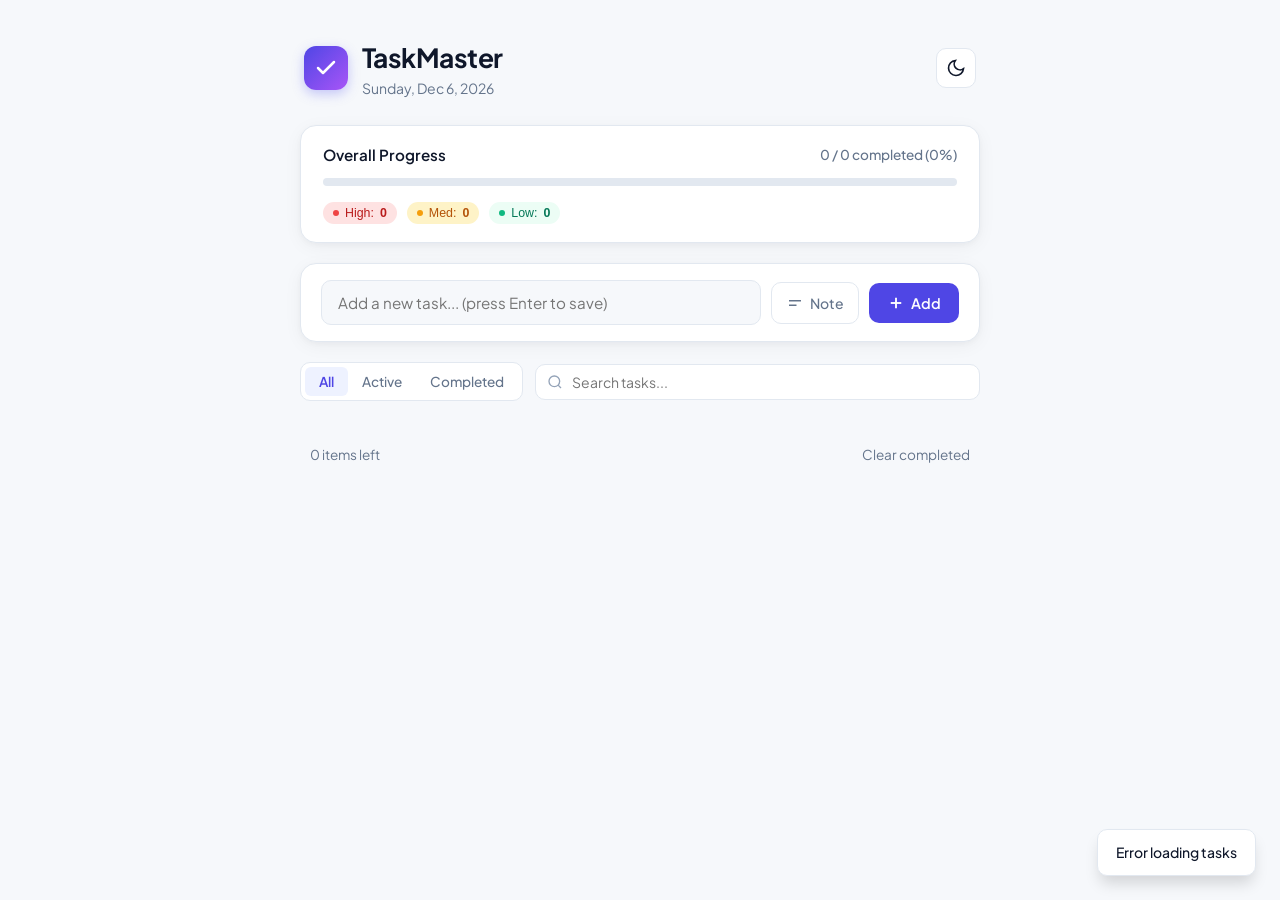
==== static/index.html @ 8be5235e "feat: migrate to Rust with Axum server, Ratatui TUI, and CI/CD release cycles - Replaced Python Fast" ====
<!DOCTYPE html>
<html lang="en">
<head>
  <meta charset="UTF-8">
  <meta name="viewport" content="width=device-width, initial-scale=1.0, viewport-fit=cover">
  <title>TaskMaster - Modern Todo</title>
  <meta name="theme-color" content="#4f46e5">
  <meta name="apple-mobile-web-app-capable" content="yes">
  <meta name="apple-mobile-web-app-status-bar-style" content="black-translucent">
  <meta name="apple-mobile-web-app-title" content="TaskMaster">
  <meta name="application-name" content="TaskMaster">
  <meta name="mobile-web-app-capable" content="yes">
  <link rel="manifest" href="/manifest.json">
  <link rel="icon" type="image/svg+xml" href="/static/icons/icon.svg">
  <link rel="icon" type="image/png" sizes="32x32" href="/static/icons/favicon.png">
  <link rel="apple-touch-icon" href="/static/icons/apple-touch-icon.png">
  <link rel="preconnect" href="https://fonts.googleapis.com">
  <link rel="preconnect" href="https://fonts.gstatic.com" crossorigin>
  <link href="https://fonts.googleapis.com/css2?family=Plus+Jakarta+Sans:wght@400;500;600;700&display=swap" rel="stylesheet">
  <link rel="stylesheet" href="/static/style.css">
</head>
<body>
  <div class="app-wrapper">
    <!-- Header -->
    <header class="app-header">
      <div class="header-brand">
        <div class="logo-icon">
          <svg width="24" height="24" viewBox="0 0 24 24" fill="none" stroke="currentColor" stroke-width="2.5" stroke-linecap="round" stroke-linejoin="round">
            <polyline points="20 6 9 17 4 12"></polyline>
          </svg>
        </div>
        <div>
          <h1>TaskMaster</h1>
          <p class="subtitle" id="currentDate">Stay organized and get things done</p>
        </div>
      </div>

      <div class="header-actions">
        <button id="installAppBtn" class="install-btn" title="Install TaskMaster App" style="display: none;">
          <svg width="18" height="18" viewBox="0 0 24 24" fill="none" stroke="currentColor" stroke-width="2" stroke-linecap="round" stroke-linejoin="round">
            <path d="M21 15v4a2 2 0 0 1-2 2H5a2 2 0 0 1-2-2v-4"></path>
            <polyline points="7 10 12 15 17 10"></polyline>
            <line x1="12" y1="15" x2="12" y2="3"></line>
          </svg>
          <span>Install</span>
        </button>
        <button id="themeToggleBtn" class="icon-button" title="Toggle Light/Dark Theme" aria-label="Toggle theme">
          <svg class="sun-icon" width="20" height="20" viewBox="0 0 24 24" fill="none" stroke="currentColor" stroke-width="2">
            <circle cx="12" cy="12" r="5"></circle>
            <line x1="12" y1="1" x2="12" y2="3"></line>
            <line x1="12" y1="21" x2="12" y2="23"></line>
            <line x1="4.22" y1="4.22" x2="5.64" y2="5.64"></line>
            <line x1="18.36" y1="18.36" x2="19.78" y2="19.78"></line>
            <line x1="1" y1="12" x2="3" y2="12"></line>
            <line x1="21" y1="12" x2="23" y2="12"></line>
            <line x1="4.22" y1="19.78" x2="5.64" y2="18.36"></line>
            <line x1="18.36" y1="5.64" x2="19.78" y2="4.22"></line>
          </svg>
          <svg class="moon-icon" width="20" height="20" viewBox="0 0 24 24" fill="none" stroke="currentColor" stroke-width="2">
            <path d="M21 12.79A9 9 0 1 1 11.21 3 7 7 0 0 0 21 12.79z"></path>
          </svg>
        </button>
      </div>
    </header>

    <!-- Progress Card -->
    <div class="progress-card">
      <div class="progress-info">
        <span class="progress-title">Overall Progress</span>
        <span class="progress-stats" id="progressStatsText">0 / 0 completed (0%)</span>
      </div>
      <div class="progress-bar-track">
        <div class="progress-bar-fill" id="progressBarFill" style="width: 0%"></div>
      </div>
      <div class="priority-pills">
        <button class="pill high" data-priority="high" title="Filter by High priority">
          <span class="dot"></span> High: <strong id="highCount">0</strong>
        </button>
        <button class="pill medium" data-priority="medium" title="Filter by Medium priority">
          <span class="dot"></span> Med: <strong id="medCount">0</strong>
        </button>
        <button class="pill low" data-priority="low" title="Filter by Low priority">
          <span class="dot"></span> Low: <strong id="lowCount">0</strong>
        </button>
      </div>
    </div>

    <!-- Add Task Card -->
    <form id="addTodoForm" class="add-todo-card">
      <div class="input-row">
        <input 
          type="text" 
          id="todoTitleInput" 
          placeholder="Add a new task... (press Enter to save)" 
          required 
          autocomplete="off"
          maxlength="200"
        />
        <button type="button" id="toggleDetailsBtn" class="secondary-btn" title="Add details or notes">
          <svg width="18" height="18" viewBox="0 0 24 24" fill="none" stroke="currentColor" stroke-width="2">
            <line x1="4" y1="9" x2="20" y2="9"></line>
            <line x1="4" y1="15" x2="14" y2="15"></line>
          </svg>
          <span>Note</span>
        </button>
        <button type="submit" id="addBtn" class="primary-btn">
          <svg width="18" height="18" viewBox="0 0 24 24" fill="none" stroke="currentColor" stroke-width="2.5">
            <line x1="12" y1="5" x2="12" y2="19"></line>
            <line x1="5" y1="12" x2="19" y2="12"></line>
          </svg>
          <span>Add</span>
        </button>
      </div>

      <div id="detailsCollapsible" class="details-collapse collapsed">
        <textarea 
          id="todoDescInput" 
          placeholder="Add optional notes or descriptions..." 
          rows="2"
          maxlength="1000"
        ></textarea>
        <div class="priority-selector">
          <label>Priority:</label>
          <div class="priority-options">
            <label class="priority-radio">
              <input type="radio" name="priority" value="low">
              <span class="priority-tag low-tag">Low</span>
            </label>
            <label class="priority-radio">
              <input type="radio" name="priority" value="medium" checked>
              <span class="priority-tag medium-tag">Medium</span>
            </label>
            <label class="priority-radio">
              <input type="radio" name="priority" value="high">
              <span class="priority-tag high-tag">High</span>
            </label>
          </div>
        </div>
      </div>
    </form>

    <!-- Filter & Search Toolbar -->
    <div class="toolbar">
      <div class="filter-tabs">
        <button class="tab-btn active" data-filter="all">All</button>
        <button class="tab-btn" data-filter="active">Active</button>
        <button class="tab-btn" data-filter="completed">Completed</button>
      </div>

      <div class="search-box">
        <svg width="16" height="16" viewBox="0 0 24 24" fill="none" stroke="currentColor" stroke-width="2">
          <circle cx="11" cy="11" r="8"></circle>
          <line x1="21" y1="21" x2="16.65" y2="16.65"></line>
        </svg>
        <input type="text" id="searchInput" placeholder="Search tasks..." autocomplete="off">
        <button id="clearSearchBtn" class="clear-search-btn" title="Clear search" style="display: none;">&times;</button>
      </div>
    </div>

    <!-- Active Priority Filter indicator (if set) -->
    <div id="activePriorityBadge" class="active-priority-badge" style="display: none;">
      <span>Filtering by <strong id="filterPriorityName"></strong> priority</span>
      <button id="clearPriorityFilterBtn" title="Clear priority filter">&times;</button>
    </div>

    <!-- Task List -->
    <div class="task-list-container">
      <ul id="todoList" class="todo-list">
        <!-- Rendered dynamically -->
      </ul>

      <!-- Empty State -->
      <div id="emptyState" class="empty-state" style="display: none;">
        <div class="empty-icon">
          <svg width="48" height="48" viewBox="0 0 24 24" fill="none" stroke="currentColor" stroke-width="1.5">
            <path d="M9 11l3 3L22 4"></path>
            <path d="M21 12v7a2 2 0 0 1-2 2H5a2 2 0 0 1-2-2V5a2 2 0 0 1 2-2h11"></path>
          </svg>
        </div>
        <h3 id="emptyTitle">No tasks found</h3>
        <p id="emptySubtitle">You have cleared all your tasks or no tasks match your filter.</p>
      </div>
    </div>

    <!-- List Footer -->
    <footer class="app-footer">
      <span id="itemsLeftCount">0 items left</span>
      <div class="footer-actions">
        <button id="clearCompletedBtn" class="text-danger-btn" title="Remove all completed tasks">
          Clear completed
        </button>
      </div>
    </footer>
  </div>

  <!-- Toast Notification Container -->
  <div id="toastContainer" class="toast-container" aria-live="polite"></div>

  <!-- Edit Task Modal -->
  <div id="editModal" class="modal-overlay" style="display: none;">
    <div class="modal-card">
      <div class="modal-header">
        <h3>Edit Task</h3>
        <button id="closeEditModalBtn" class="modal-close-btn">&times;</button>
      </div>
      <form id="editTodoForm">
        <input type="hidden" id="editTodoId">
        <div class="form-group">
          <label for="editTodoTitle">Task Title</label>
          <input type="text" id="editTodoTitle" required maxlength="200" autocomplete="off">
        </div>
        <div class="form-group">
          <label for="editTodoDesc">Notes / Description</label>
          <textarea id="editTodoDesc" rows="3" maxlength="1000"></textarea>
        </div>
        <div class="form-group">
          <label>Priority</label>
          <div class="priority-options">
            <label class="priority-radio">
              <input type="radio" name="editPriority" value="low">
              <span class="priority-tag low-tag">Low</span>
            </label>
            <label class="priority-radio">
              <input type="radio" name="editPriority" value="medium">
              <span class="priority-tag medium-tag">Medium</span>
            </label>
            <label class="priority-radio">
              <input type="radio" name="editPriority" value="high">
              <span class="priority-tag high-tag">High</span>
            </label>
          </div>
        </div>
        <div class="modal-footer">
          <button type="button" id="cancelEditBtn" class="secondary-btn">Cancel</button>
          <button type="submit" class="primary-btn">Save Changes</button>
        </div>
      </form>
    </div>
  </div>

  <!-- iOS Install Instructions Modal -->
  <div id="iosInstallModal" class="modal-overlay" style="display: none;">
    <div class="modal-card">
      <div class="modal-header">
        <h3>Install on iPhone / iPad</h3>
        <button id="closeIosModalBtn" class="modal-close-btn">&times;</button>
      </div>
      <div class="ios-install-body">
        <p class="ios-intro">Install <strong>TaskMaster</strong> as a standalone app on your home screen:</p>
        <ol class="ios-steps">
          <li>
            <span>Tap the <strong>Share</strong> button in Safari toolbar:</span>
            <span class="ios-step-icon">
              <svg width="20" height="20" viewBox="0 0 24 24" fill="none" stroke="currentColor" stroke-width="2">
                <path d="M4 12v8a2 2 0 0 0 2 2h12a2 2 0 0 0 2-2v-8"></path>
                <polyline points="16 6 12 2 8 6"></polyline>
                <line x1="12" y1="2" x2="12" y2="15"></line>
              </svg>
            </span>
          </li>
          <li>Scroll down and select <strong>"Add to Home Screen"</strong>.</li>
          <li>Tap <strong>"Add"</strong> in the top-right corner.</li>
        </ol>
      </div>
      <div class="modal-footer">
        <button id="closeIosModalActionBtn" class="primary-btn">Got it</button>
      </div>
    </div>
  </div>

  <script src="/static/app.js"></script>
</body>
</html>
---- static/style.css ----
/* ==========================================================================
   Base & Theme Variables
   ========================================================================== */
:root {
  --font-family: 'Plus Jakarta Sans', -apple-system, BlinkMacSystemFont, 'Segoe UI', Roboto, sans-serif;
  
  /* Light Theme */
  --bg-color: #f6f8fb;
  --card-bg: #ffffff;
  --card-border: #e2e8f0;
  --card-shadow: 0 4px 20px -2px rgba(15, 23, 42, 0.06), 0 2px 6px -1px rgba(15, 23, 42, 0.04);
  --text-main: #0f172a;
  --text-muted: #64748b;
  --text-light: #94a3b8;
  
  --primary: #4f46e5;
  --primary-hover: #4338ca;
  --primary-light: #eef2ff;
  --primary-border: #c7d2fe;
  
  --danger: #ef4444;
  --danger-hover: #dc2626;
  --danger-light: #fef2f2;
  
  --priority-high-bg: #fee2e2;
  --priority-high-text: #b91c1c;
  --priority-high-dot: #ef4444;
  
  --priority-med-bg: #fef3c7;
  --priority-med-text: #b45309;
  --priority-med-dot: #f59e0b;
  
  --priority-low-bg: #ecfdf5;
  --priority-low-text: #047857;
  --priority-low-dot: #10b981;
  
  --border-radius-lg: 16px;
  --border-radius-md: 10px;
  --border-radius-sm: 6px;
  --transition: all 0.2s cubic-bezier(0.4, 0, 0.2, 1);
}

[data-theme="dark"] {
  --bg-color: #0f172a;
  --card-bg: #1e293b;
  --card-border: #334155;
  --card-shadow: 0 4px 25px -2px rgba(0, 0, 0, 0.45);
  --text-main: #f8fafc;
  --text-muted: #94a3b8;
  --text-light: #64748b;
  
  --primary: #6366f1;
  --primary-hover: #818cf8;
  --primary-light: #312e81;
  --primary-border: #4338ca;
  
  --danger: #f87171;
  --danger-hover: #ef4444;
  --danger-light: #450a0a;
  
  --priority-high-bg: #450a0a;
  --priority-high-text: #fca5a5;
  --priority-high-dot: #f87171;
  
  --priority-med-bg: #451a03;
  --priority-med-text: #fcd34d;
  --priority-med-dot: #fbbf24;
  
  --priority-low-bg: #064e3b;
  --priority-low-text: #6ee7b7;
  --priority-low-dot: #34d399;
}

/* ==========================================================================
   Reset & Global Styles
   ========================================================================== */
* {
  box-sizing: border-box;
  margin: 0;
  padding: 0;
}

body {
  font-family: var(--font-family);
  background-color: var(--bg-color);
  color: var(--text-main);
  min-height: 100vh;
  min-height: 100dvh;
  padding: max(32px, env(safe-area-inset-top, 32px)) max(16px, env(safe-area-inset-right, 16px)) max(48px, env(safe-area-inset-bottom, 48px)) max(16px, env(safe-area-inset-left, 16px));
  display: flex;
  justify-content: center;
  transition: background-color 0.3s ease, color 0.3s ease;
  line-height: 1.5;
}

.app-wrapper {
  width: 100%;
  max-width: 680px;
  display: flex;
  flex-direction: column;
  gap: 20px;
}

/* ==========================================================================
   Header
   ========================================================================== */
.app-header {
  display: flex;
  justify-content: space-between;
  align-items: center;
  padding: 6px 4px;
}

.header-brand {
  display: flex;
  align-items: center;
  gap: 14px;
}

.logo-icon {
  width: 44px;
  height: 44px;
  border-radius: 12px;
  background: linear-gradient(135deg, var(--primary) 0%, #a855f7 100%);
  display: flex;
  align-items: center;
  justify-content: center;
  color: #ffffff;
  box-shadow: 0 4px 12px rgba(99, 102, 241, 0.35);
}

.header-brand h1 {
  font-size: 1.65rem;
  font-weight: 700;
  letter-spacing: -0.02em;
}

.subtitle {
  font-size: 0.875rem;
  color: var(--text-muted);
}

.header-actions {
  display: flex;
  align-items: center;
  gap: 8px;
}

.install-btn {
  display: inline-flex;
  align-items: center;
  gap: 6px;
  height: 40px;
  padding: 0 14px;
  border-radius: var(--border-radius-md);
  border: 1px solid var(--primary-border);
  background: var(--primary-light);
  color: var(--primary);
  font-family: inherit;
  font-size: 0.875rem;
  font-weight: 600;
  cursor: pointer;
  transition: var(--transition);
}

.install-btn:hover {
  background: var(--primary);
  color: #ffffff;
  border-color: var(--primary);
}

.install-btn svg {
  flex-shrink: 0;
}

.icon-button {
  width: 40px;
  height: 40px;
  border-radius: var(--border-radius-md);
  border: 1px solid var(--card-border);
  background: var(--card-bg);
  color: var(--text-main);
  display: flex;
  align-items: center;
  justify-content: center;
  cursor: pointer;
  transition: var(--transition);
}

.icon-button:hover {
  background: var(--primary-light);
  color: var(--primary);
  border-color: var(--primary-border);
}

[data-theme="dark"] .sun-icon {
  display: block;
}
[data-theme="dark"] .moon-icon {
  display: none;
}
:root:not([data-theme="dark"]) .sun-icon {
  display: none;
}
:root:not([data-theme="dark"]) .moon-icon {
  display: block;
}

/* ==========================================================================
   Progress Card
   ========================================================================== */
.progress-card {
  background: var(--card-bg);
  border: 1px solid var(--card-border);
  border-radius: var(--border-radius-lg);
  padding: 18px 22px;
  box-shadow: var(--card-shadow);
  display: flex;
  flex-direction: column;
  gap: 12px;
}

.progress-info {
  display: flex;
  justify-content: space-between;
  align-items: center;
}

.progress-title {
  font-weight: 600;
  font-size: 0.95rem;
}

.progress-stats {
  font-size: 0.85rem;
  color: var(--text-muted);
  font-weight: 500;
}

.progress-bar-track {
  width: 100%;
  height: 8px;
  background-color: var(--card-border);
  border-radius: 9999px;
  overflow: hidden;
}

.progress-bar-fill {
  height: 100%;
  background: linear-gradient(90deg, var(--primary) 0%, #10b981 100%);
  border-radius: 9999px;
  transition: width 0.4s ease;
}

.priority-pills {
  display: flex;
  gap: 10px;
  margin-top: 4px;
}

.pill {
  border: none;
  font-size: 0.775rem;
  padding: 4px 10px;
  border-radius: 9999px;
  cursor: pointer;
  display: flex;
  align-items: center;
  gap: 6px;
  transition: var(--transition);
}

.pill:hover {
  filter: brightness(0.95);
  transform: translateY(-1px);
}

.dot {
  width: 6px;
  height: 6px;
  border-radius: 50%;
  display: inline-block;
}

.pill.high {
  background: var(--priority-high-bg);
  color: var(--priority-high-text);
}
.pill.high .dot { background: var(--priority-high-dot); }

.pill.medium {
  background: var(--priority-med-bg);
  color: var(--priority-med-text);
}
.pill.medium .dot { background: var(--priority-med-dot); }

.pill.low {
  background: var(--priority-low-bg);
  color: var(--priority-low-text);
}
.pill.low .dot { background: var(--priority-low-dot); }

/* ==========================================================================
   Add Todo Form
   ========================================================================== */
.add-todo-card {
  background: var(--card-bg);
  border: 1px solid var(--card-border);
  border-radius: var(--border-radius-lg);
  padding: 16px 20px;
  box-shadow: var(--card-shadow);
  display: flex;
  flex-direction: column;
  gap: 12px;
}

.input-row {
  display: flex;
  gap: 10px;
  align-items: center;
}

.input-row input {
  flex: 1;
  padding: 12px 16px;
  border-radius: var(--border-radius-md);
  border: 1px solid var(--card-border);
  background: var(--bg-color);
  color: var(--text-main);
  font-family: inherit;
  font-size: 0.95rem;
  transition: var(--transition);
}

.input-row input:focus,
.details-collapse textarea:focus,
.modal-card input:focus,
.modal-card textarea:focus {
  outline: none;
  border-color: var(--primary);
  box-shadow: 0 0 0 3px rgba(99, 102, 241, 0.2);
}

.primary-btn {
  background: var(--primary);
  color: #ffffff;
  border: none;
  border-radius: var(--border-radius-md);
  padding: 11px 18px;
  font-weight: 600;
  font-size: 0.9rem;
  font-family: inherit;
  cursor: pointer;
  display: flex;
  align-items: center;
  gap: 6px;
  transition: var(--transition);
  white-space: nowrap;
}

.primary-btn:hover {
  background: var(--primary-hover);
  transform: translateY(-1px);
}

.primary-btn:active {
  transform: translateY(0);
}

.secondary-btn {
  background: transparent;
  color: var(--text-muted);
  border: 1px solid var(--card-border);
  border-radius: var(--border-radius-md);
  padding: 11px 14px;
  font-weight: 500;
  font-size: 0.875rem;
  font-family: inherit;
  cursor: pointer;
  display: flex;
  align-items: center;
  gap: 6px;
  transition: var(--transition);
}

.secondary-btn:hover {
  background: var(--bg-color);
  color: var(--text-main);
}

.details-collapse {
  display: flex;
  flex-direction: column;
  gap: 10px;
  transition: max-height 0.25s ease, opacity 0.25s ease;
  overflow: hidden;
}

.details-collapse.collapsed {
  display: none;
}

.details-collapse textarea {
  width: 100%;
  padding: 10px 14px;
  border-radius: var(--border-radius-md);
  border: 1px solid var(--card-border);
  background: var(--bg-color);
  color: var(--text-main);
  font-family: inherit;
  font-size: 0.875rem;
  resize: vertical;
}

.priority-selector {
  display: flex;
  align-items: center;
  gap: 12px;
}

.priority-selector label {
  font-size: 0.85rem;
  font-weight: 500;
  color: var(--text-muted);
}

.priority-options {
  display: flex;
  gap: 8px;
}

.priority-radio {
  cursor: pointer;
}

.priority-radio input {
  display: none;
}

.priority-tag {
  display: inline-block;
  padding: 4px 12px;
  border-radius: 9999px;
  font-size: 0.775rem;
  font-weight: 600;
  border: 1px solid transparent;
  transition: var(--transition);
}

.low-tag {
  background: var(--priority-low-bg);
  color: var(--priority-low-text);
}

.medium-tag {
  background: var(--priority-med-bg);
  color: var(--priority-med-text);
}

.high-tag {
  background: var(--priority-high-bg);
  color: var(--priority-high-text);
}

.priority-radio input:checked + .priority-tag {
  box-shadow: 0 0 0 2px var(--primary);
}

/* ==========================================================================
   Toolbar (Filter Tabs & Search)
   ========================================================================== */
.toolbar {
  display: flex;
  justify-content: space-between;
  align-items: center;
  gap: 12px;
  flex-wrap: wrap;
}

.filter-tabs {
  display: flex;
  background: var(--card-bg);
  padding: 4px;
  border-radius: var(--border-radius-md);
  border: 1px solid var(--card-border);
}

.tab-btn {
  border: none;
  background: transparent;
  padding: 6px 14px;
  border-radius: var(--border-radius-sm);
  font-size: 0.85rem;
  font-weight: 500;
  color: var(--text-muted);
  font-family: inherit;
  cursor: pointer;
  transition: var(--transition);
}

.tab-btn:hover {
  color: var(--text-main);
}

.tab-btn.active {
  background: var(--primary-light);
  color: var(--primary);
  font-weight: 600;
}

.search-box {
  flex: 1;
  min-width: 180px;
  position: relative;
  display: flex;
  align-items: center;
}

.search-box svg {
  position: absolute;
  left: 12px;
  color: var(--text-light);
}

.search-box input {
  width: 100%;
  padding: 8px 32px 8px 36px;
  border-radius: var(--border-radius-md);
  border: 1px solid var(--card-border);
  background: var(--card-bg);
  color: var(--text-main);
  font-family: inherit;
  font-size: 0.875rem;
  transition: var(--transition);
}

.search-box input:focus {
  outline: none;
  border-color: var(--primary);
}

.clear-search-btn {
  position: absolute;
  right: 10px;
  background: none;
  border: none;
  color: var(--text-light);
  font-size: 1.1rem;
  cursor: pointer;
  line-height: 1;
}

.active-priority-badge {
  display: flex;
  align-items: center;
  justify-content: space-between;
  background: var(--primary-light);
  color: var(--primary);
  border: 1px solid var(--primary-border);
  padding: 6px 14px;
  border-radius: var(--border-radius-md);
  font-size: 0.85rem;
}

.active-priority-badge button {
  background: none;
  border: none;
  font-size: 1.2rem;
  color: inherit;
  cursor: pointer;
  line-height: 1;
}

/* ==========================================================================
   Task List
   ========================================================================== */
.task-list-container {
  display: flex;
  flex-direction: column;
  gap: 10px;
}

.todo-list {
  list-style: none;
  display: flex;
  flex-direction: column;
  gap: 10px;
}

.todo-item {
  background: var(--card-bg);
  border: 1px solid var(--card-border);
  border-radius: var(--border-radius-lg);
  padding: 14px 18px;
  box-shadow: var(--card-shadow);
  display: flex;
  align-items: flex-start;
  gap: 14px;
  transition: var(--transition);
}

.todo-item:hover {
  border-color: #cbd5e1;
  transform: translateY(-1px);
}

[data-theme="dark"] .todo-item:hover {
  border-color: #475569;
}

.todo-item.completed {
  opacity: 0.65;
}

.todo-checkbox-wrapper {
  margin-top: 3px;
}

.custom-checkbox {
  appearance: none;
  width: 20px;
  height: 20px;
  border: 2px solid var(--card-border);
  border-radius: 6px;
  cursor: pointer;
  display: grid;
  place-content: center;
  transition: var(--transition);
  position: relative;
  background: transparent;
}

.custom-checkbox:hover {
  border-color: var(--primary);
}

.custom-checkbox:checked {
  background-color: var(--primary);
  border-color: var(--primary);
}

.custom-checkbox:checked::before {
  content: "";
  width: 10px;
  height: 6px;
  border-left: 2px solid white;
  border-bottom: 2px solid white;
  transform: rotate(-45deg) translate(1px, -1px);
}

.todo-content {
  flex: 1;
  display: flex;
  flex-direction: column;
  gap: 4px;
  overflow: hidden;
}

.todo-title {
  font-size: 0.98rem;
  font-weight: 500;
  color: var(--text-main);
  word-break: break-word;
  transition: var(--transition);
}

.todo-item.completed .todo-title {
  text-decoration: line-through;
  color: var(--text-muted);
}

.todo-desc {
  font-size: 0.85rem;
  color: var(--text-muted);
  white-space: pre-line;
  word-break: break-word;
}

.todo-meta {
  display: flex;
  align-items: center;
  gap: 8px;
  margin-top: 4px;
}

.todo-time {
  font-size: 0.75rem;
  color: var(--text-light);
}

.todo-actions {
  display: flex;
  gap: 6px;
  opacity: 0;
  transition: opacity 0.2s ease;
}

.todo-item:hover .todo-actions,
.todo-item:focus-within .todo-actions {
  opacity: 1;
}

@media (hover: none) {
  .todo-actions {
    opacity: 1;
  }
}

.action-btn {
  width: 32px;
  height: 32px;
  border-radius: var(--border-radius-sm);
  border: none;
  background: transparent;
  color: var(--text-light);
  display: flex;
  align-items: center;
  justify-content: center;
  cursor: pointer;
  transition: var(--transition);
}

.action-btn:hover {
  background: var(--bg-color);
  color: var(--text-main);
}

.action-btn.delete-btn:hover {
  background: var(--danger-light);
  color: var(--danger);
}

/* ==========================================================================
   Empty State
   ========================================================================== */
.empty-state {
  text-align: center;
  padding: 48px 24px;
  background: var(--card-bg);
  border: 1px dashed var(--card-border);
  border-radius: var(--border-radius-lg);
  display: flex;
  flex-direction: column;
  align-items: center;
  gap: 10px;
}

.empty-icon {
  color: var(--text-light);
}

.empty-state h3 {
  font-size: 1.1rem;
  font-weight: 600;
  color: var(--text-main);
}

.empty-state p {
  font-size: 0.875rem;
  color: var(--text-muted);
  max-width: 360px;
}

/* ==========================================================================
   Footer
   ========================================================================== */
.app-footer {
  display: flex;
  justify-content: space-between;
  align-items: center;
  padding: 4px 10px;
  font-size: 0.85rem;
  color: var(--text-muted);
}

.text-danger-btn {
  background: none;
  border: none;
  color: var(--text-muted);
  cursor: pointer;
  font-size: 0.85rem;
  font-family: inherit;
  transition: var(--transition);
}

.text-danger-btn:hover:not(:disabled) {
  color: var(--danger);
  text-decoration: underline;
}

.text-danger-btn:disabled {
  opacity: 0.4;
  cursor: not-allowed;
}

/* ==========================================================================
   Modal
   ========================================================================== */
.modal-overlay {
  position: fixed;
  inset: 0;
  background: rgba(15, 23, 42, 0.6);
  backdrop-filter: blur(4px);
  display: flex;
  align-items: center;
  justify-content: center;
  z-index: 1000;
  padding: 16px;
}

.modal-card {
  background: var(--card-bg);
  border: 1px solid var(--card-border);
  border-radius: var(--border-radius-lg);
  width: 100%;
  max-width: 520px;
  box-shadow: 0 20px 25px -5px rgba(0, 0, 0, 0.2);
  padding: 24px;
  display: flex;
  flex-direction: column;
  gap: 16px;
  animation: modalIn 0.2s ease-out;
}

@keyframes modalIn {
  from {
    opacity: 0;
    transform: scale(0.96);
  }
  to {
    opacity: 1;
    transform: scale(1);
  }
}

.modal-header {
  display: flex;
  justify-content: space-between;
  align-items: center;
}

.modal-close-btn {
  background: none;
  border: none;
  font-size: 1.5rem;
  color: var(--text-muted);
  cursor: pointer;
}

.form-group {
  display: flex;
  flex-direction: column;
  gap: 6px;
  margin-bottom: 12px;
}

.form-group label {
  font-size: 0.85rem;
  font-weight: 600;
  color: var(--text-muted);
}

.form-group input,
.form-group textarea {
  padding: 10px 14px;
  border-radius: var(--border-radius-md);
  border: 1px solid var(--card-border);
  background: var(--bg-color);
  color: var(--text-main);
  font-family: inherit;
  font-size: 0.92rem;
}

.modal-footer {
  display: flex;
  justify-content: flex-end;
  gap: 10px;
  margin-top: 10px;
}

/* ==========================================================================
   Toast Notification
   ========================================================================== */
.toast-container {
  position: fixed;
  bottom: 24px;
  right: 24px;
  display: flex;
  flex-direction: column;
  gap: 10px;
  z-index: 2000;
}

.toast {
  background: var(--card-bg);
  border: 1px solid var(--card-border);
  color: var(--text-main);
  padding: 12px 18px;
  border-radius: var(--border-radius-md);
  box-shadow: 0 10px 15px -3px rgba(0, 0, 0, 0.15);
  font-size: 0.875rem;
  font-weight: 500;
  display: flex;
  align-items: center;
  gap: 10px;
  animation: toastIn 0.3s ease-out;
}

@keyframes toastIn {
  from {
    opacity: 0;
    transform: translateY(15px);
  }
  to {
    opacity: 1;
    transform: translateY(0);
  }
}

/* ==========================================================================
   iOS Install Modal & Offline Status
   ========================================================================== */
.ios-intro {
  margin-bottom: 16px;
  font-size: 0.95rem;
  color: var(--text-muted);
}

.ios-steps {
  margin: 0 0 20px 20px;
  display: flex;
  flex-direction: column;
  gap: 14px;
  font-size: 0.95rem;
  color: var(--text-main);
}

.ios-steps li {
  line-height: 1.5;
}

.ios-step-icon {
  display: inline-flex;
  vertical-align: middle;
  margin-left: 4px;
  color: var(--primary);
}

.offline-banner {
  display: flex;
  align-items: center;
  justify-content: center;
  gap: 8px;
  padding: 8px 16px;
  background-color: var(--priority-high-bg);
  color: var(--priority-high-text);
  border: 1px solid var(--danger);
  border-radius: var(--border-radius-md);
  font-size: 0.85rem;
  font-weight: 500;
  animation: toastIn 0.3s ease-out;
}
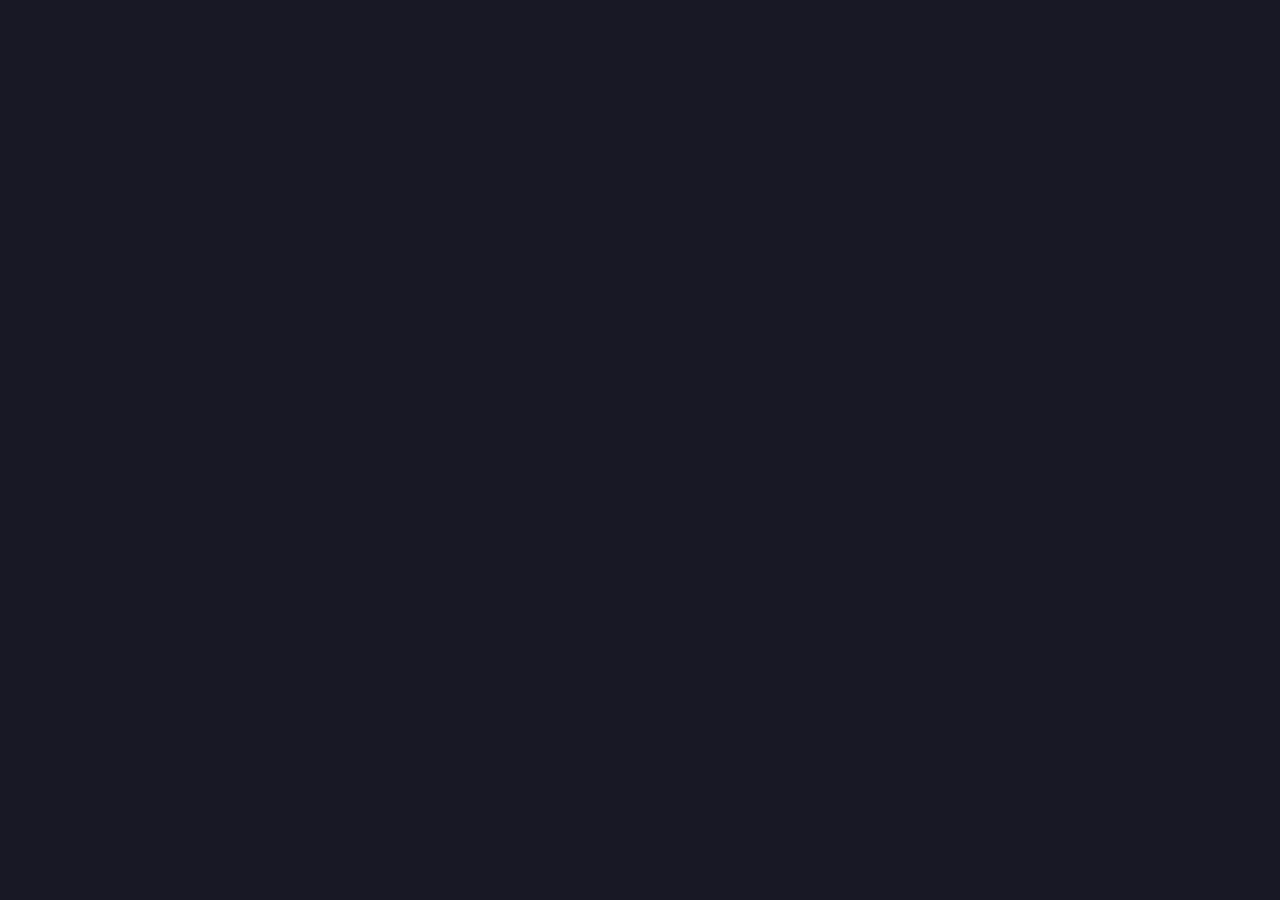
==== commit 4809e9a6: "feat: migrate web and desktop UI to 100% pure Rust (egui/eframe), removing all JavaScript and CSS" ====
--- a/static/index.html
+++ b/static/index.html
@@ -1,273 +1,38 @@
 <!DOCTYPE html>
 <html lang="en">
 <head>
-  <meta charset="UTF-8">
-  <meta name="viewport" content="width=device-width, initial-scale=1.0, viewport-fit=cover">
-  <title>TaskMaster - Modern Todo</title>
-  <meta name="theme-color" content="#4f46e5">
-  <meta name="apple-mobile-web-app-capable" content="yes">
-  <meta name="apple-mobile-web-app-status-bar-style" content="black-translucent">
-  <meta name="apple-mobile-web-app-title" content="TaskMaster">
-  <meta name="application-name" content="TaskMaster">
-  <meta name="mobile-web-app-capable" content="yes">
-  <link rel="manifest" href="/manifest.json">
-  <link rel="icon" type="image/svg+xml" href="/static/icons/icon.svg">
-  <link rel="icon" type="image/png" sizes="32x32" href="/static/icons/favicon.png">
-  <link rel="apple-touch-icon" href="/static/icons/apple-touch-icon.png">
-  <link rel="preconnect" href="https://fonts.googleapis.com">
-  <link rel="preconnect" href="https://fonts.gstatic.com" crossorigin>
-  <link href="https://fonts.googleapis.com/css2?family=Plus+Jakarta+Sans:wght@400;500;600;700&display=swap" rel="stylesheet">
-  <link rel="stylesheet" href="/static/style.css">
-</head>
+    <meta charset="utf-8">
+    <title>TaskMaster - Pure Rust Todo App</title>
+    <meta name="viewport" content="width=device-width, initial-scale=1.0">
+    
+<script type="module">
+import init, * as bindings from '/todo-web-dc6d1b1dc001f95d.js';
+const wasm = await init({ module_or_path: '/todo-web-87012381872cea2f_bg.wasm' });
+
+
+window.wasmBindings = bindings;
+
+
+dispatchEvent(new CustomEvent("TrunkApplicationStarted", {detail: {wasm}}));
+
+</script>
+    <style>
+        html, body {
+            margin: 0;
+            padding: 0;
+            width: 100%;
+            height: 100%;
+            overflow: hidden;
+            background: #181825;
+        }
+        canvas {
+            display: block;
+            width: 100%;
+            height: 100%;
+        }
+    </style>
+<link rel="modulepreload" href="/todo-web-dc6d1b1dc001f95d.js" crossorigin="anonymous" integrity="sha384-5eqqfyUuEsMY1MdTn93H6HiK8P2XZ8L6ADVd/tpnV3Ef+ewh2uOJomU1qSYQ4BKR"><link rel="preload" href="/todo-web-87012381872cea2f_bg.wasm" crossorigin="anonymous" integrity="sha384-tcpv9nJE7bNeGDZy2ziWQDq5tbtyEmM8tvk9kZ23nJqmGZAraDH5mVkAMlvKx5Xn" as="fetch" type="application/wasm"></head>
 <body>
-  <div class="app-wrapper">
-    <!-- Header -->
-    <header class="app-header">
-      <div class="header-brand">
-        <div class="logo-icon">
-          <svg width="24" height="24" viewBox="0 0 24 24" fill="none" stroke="currentColor" stroke-width="2.5" stroke-linecap="round" stroke-linejoin="round">
-            <polyline points="20 6 9 17 4 12"></polyline>
-          </svg>
-        </div>
-        <div>
-          <h1>TaskMaster</h1>
-          <p class="subtitle" id="currentDate">Stay organized and get things done</p>
-        </div>
-      </div>
-
-      <div class="header-actions">
-        <button id="installAppBtn" class="install-btn" title="Install TaskMaster App" style="display: none;">
-          <svg width="18" height="18" viewBox="0 0 24 24" fill="none" stroke="currentColor" stroke-width="2" stroke-linecap="round" stroke-linejoin="round">
-            <path d="M21 15v4a2 2 0 0 1-2 2H5a2 2 0 0 1-2-2v-4"></path>
-            <polyline points="7 10 12 15 17 10"></polyline>
-            <line x1="12" y1="15" x2="12" y2="3"></line>
-          </svg>
-          <span>Install</span>
-        </button>
-        <button id="themeToggleBtn" class="icon-button" title="Toggle Light/Dark Theme" aria-label="Toggle theme">
-          <svg class="sun-icon" width="20" height="20" viewBox="0 0 24 24" fill="none" stroke="currentColor" stroke-width="2">
-            <circle cx="12" cy="12" r="5"></circle>
-            <line x1="12" y1="1" x2="12" y2="3"></line>
-            <line x1="12" y1="21" x2="12" y2="23"></line>
-            <line x1="4.22" y1="4.22" x2="5.64" y2="5.64"></line>
-            <line x1="18.36" y1="18.36" x2="19.78" y2="19.78"></line>
-            <line x1="1" y1="12" x2="3" y2="12"></line>
-            <line x1="21" y1="12" x2="23" y2="12"></line>
-            <line x1="4.22" y1="19.78" x2="5.64" y2="18.36"></line>
-            <line x1="18.36" y1="5.64" x2="19.78" y2="4.22"></line>
-          </svg>
-          <svg class="moon-icon" width="20" height="20" viewBox="0 0 24 24" fill="none" stroke="currentColor" stroke-width="2">
-            <path d="M21 12.79A9 9 0 1 1 11.21 3 7 7 0 0 0 21 12.79z"></path>
-          </svg>
-        </button>
-      </div>
-    </header>
-
-    <!-- Progress Card -->
-    <div class="progress-card">
-      <div class="progress-info">
-        <span class="progress-title">Overall Progress</span>
-        <span class="progress-stats" id="progressStatsText">0 / 0 completed (0%)</span>
-      </div>
-      <div class="progress-bar-track">
-        <div class="progress-bar-fill" id="progressBarFill" style="width: 0%"></div>
-      </div>
-      <div class="priority-pills">
-        <button class="pill high" data-priority="high" title="Filter by High priority">
-          <span class="dot"></span> High: <strong id="highCount">0</strong>
-        </button>
-        <button class="pill medium" data-priority="medium" title="Filter by Medium priority">
-          <span class="dot"></span> Med: <strong id="medCount">0</strong>
-        </button>
-        <button class="pill low" data-priority="low" title="Filter by Low priority">
-          <span class="dot"></span> Low: <strong id="lowCount">0</strong>
-        </button>
-      </div>
-    </div>
-
-    <!-- Add Task Card -->
-    <form id="addTodoForm" class="add-todo-card">
-      <div class="input-row">
-        <input 
-          type="text" 
-          id="todoTitleInput" 
-          placeholder="Add a new task... (press Enter to save)" 
-          required 
-          autocomplete="off"
-          maxlength="200"
-        />
-        <button type="button" id="toggleDetailsBtn" class="secondary-btn" title="Add details or notes">
-          <svg width="18" height="18" viewBox="0 0 24 24" fill="none" stroke="currentColor" stroke-width="2">
-            <line x1="4" y1="9" x2="20" y2="9"></line>
-            <line x1="4" y1="15" x2="14" y2="15"></line>
-          </svg>
-          <span>Note</span>
-        </button>
-        <button type="submit" id="addBtn" class="primary-btn">
-          <svg width="18" height="18" viewBox="0 0 24 24" fill="none" stroke="currentColor" stroke-width="2.5">
-            <line x1="12" y1="5" x2="12" y2="19"></line>
-            <line x1="5" y1="12" x2="19" y2="12"></line>
-          </svg>
-          <span>Add</span>
-        </button>
-      </div>
-
-      <div id="detailsCollapsible" class="details-collapse collapsed">
-        <textarea 
-          id="todoDescInput" 
-          placeholder="Add optional notes or descriptions..." 
-          rows="2"
-          maxlength="1000"
-        ></textarea>
-        <div class="priority-selector">
-          <label>Priority:</label>
-          <div class="priority-options">
-            <label class="priority-radio">
-              <input type="radio" name="priority" value="low">
-              <span class="priority-tag low-tag">Low</span>
-            </label>
-            <label class="priority-radio">
-              <input type="radio" name="priority" value="medium" checked>
-              <span class="priority-tag medium-tag">Medium</span>
-            </label>
-            <label class="priority-radio">
-              <input type="radio" name="priority" value="high">
-              <span class="priority-tag high-tag">High</span>
-            </label>
-          </div>
-        </div>
-      </div>
-    </form>
-
-    <!-- Filter & Search Toolbar -->
-    <div class="toolbar">
-      <div class="filter-tabs">
-        <button class="tab-btn active" data-filter="all">All</button>
-        <button class="tab-btn" data-filter="active">Active</button>
-        <button class="tab-btn" data-filter="completed">Completed</button>
-      </div>
-
-      <div class="search-box">
-        <svg width="16" height="16" viewBox="0 0 24 24" fill="none" stroke="currentColor" stroke-width="2">
-          <circle cx="11" cy="11" r="8"></circle>
-          <line x1="21" y1="21" x2="16.65" y2="16.65"></line>
-        </svg>
-        <input type="text" id="searchInput" placeholder="Search tasks..." autocomplete="off">
-        <button id="clearSearchBtn" class="clear-search-btn" title="Clear search" style="display: none;">&times;</button>
-      </div>
-    </div>
-
-    <!-- Active Priority Filter indicator (if set) -->
-    <div id="activePriorityBadge" class="active-priority-badge" style="display: none;">
-      <span>Filtering by <strong id="filterPriorityName"></strong> priority</span>
-      <button id="clearPriorityFilterBtn" title="Clear priority filter">&times;</button>
-    </div>
-
-    <!-- Task List -->
-    <div class="task-list-container">
-      <ul id="todoList" class="todo-list">
-        <!-- Rendered dynamically -->
-      </ul>
-
-      <!-- Empty State -->
-      <div id="emptyState" class="empty-state" style="display: none;">
-        <div class="empty-icon">
-          <svg width="48" height="48" viewBox="0 0 24 24" fill="none" stroke="currentColor" stroke-width="1.5">
-            <path d="M9 11l3 3L22 4"></path>
-            <path d="M21 12v7a2 2 0 0 1-2 2H5a2 2 0 0 1-2-2V5a2 2 0 0 1 2-2h11"></path>
-          </svg>
-        </div>
-        <h3 id="emptyTitle">No tasks found</h3>
-        <p id="emptySubtitle">You have cleared all your tasks or no tasks match your filter.</p>
-      </div>
-    </div>
-
-    <!-- List Footer -->
-    <footer class="app-footer">
-      <span id="itemsLeftCount">0 items left</span>
-      <div class="footer-actions">
-        <button id="clearCompletedBtn" class="text-danger-btn" title="Remove all completed tasks">
-          Clear completed
-        </button>
-      </div>
-    </footer>
-  </div>
-
-  <!-- Toast Notification Container -->
-  <div id="toastContainer" class="toast-container" aria-live="polite"></div>
-
-  <!-- Edit Task Modal -->
-  <div id="editModal" class="modal-overlay" style="display: none;">
-    <div class="modal-card">
-      <div class="modal-header">
-        <h3>Edit Task</h3>
-        <button id="closeEditModalBtn" class="modal-close-btn">&times;</button>
-      </div>
-      <form id="editTodoForm">
-        <input type="hidden" id="editTodoId">
-        <div class="form-group">
-          <label for="editTodoTitle">Task Title</label>
-          <input type="text" id="editTodoTitle" required maxlength="200" autocomplete="off">
-        </div>
-        <div class="form-group">
-          <label for="editTodoDesc">Notes / Description</label>
-          <textarea id="editTodoDesc" rows="3" maxlength="1000"></textarea>
-        </div>
-        <div class="form-group">
-          <label>Priority</label>
-          <div class="priority-options">
-            <label class="priority-radio">
-              <input type="radio" name="editPriority" value="low">
-              <span class="priority-tag low-tag">Low</span>
-            </label>
-            <label class="priority-radio">
-              <input type="radio" name="editPriority" value="medium">
-              <span class="priority-tag medium-tag">Medium</span>
-            </label>
-            <label class="priority-radio">
-              <input type="radio" name="editPriority" value="high">
-              <span class="priority-tag high-tag">High</span>
-            </label>
-          </div>
-        </div>
-        <div class="modal-footer">
-          <button type="button" id="cancelEditBtn" class="secondary-btn">Cancel</button>
-          <button type="submit" class="primary-btn">Save Changes</button>
-        </div>
-      </form>
-    </div>
-  </div>
-
-  <!-- iOS Install Instructions Modal -->
-  <div id="iosInstallModal" class="modal-overlay" style="display: none;">
-    <div class="modal-card">
-      <div class="modal-header">
-        <h3>Install on iPhone / iPad</h3>
-        <button id="closeIosModalBtn" class="modal-close-btn">&times;</button>
-      </div>
-      <div class="ios-install-body">
-        <p class="ios-intro">Install <strong>TaskMaster</strong> as a standalone app on your home screen:</p>
-        <ol class="ios-steps">
-          <li>
-            <span>Tap the <strong>Share</strong> button in Safari toolbar:</span>
-            <span class="ios-step-icon">
-              <svg width="20" height="20" viewBox="0 0 24 24" fill="none" stroke="currentColor" stroke-width="2">
-                <path d="M4 12v8a2 2 0 0 0 2 2h12a2 2 0 0 0 2-2v-8"></path>
-                <polyline points="16 6 12 2 8 6"></polyline>
-                <line x1="12" y1="2" x2="12" y2="15"></line>
-              </svg>
-            </span>
-          </li>
-          <li>Scroll down and select <strong>"Add to Home Screen"</strong>.</li>
-          <li>Tap <strong>"Add"</strong> in the top-right corner.</li>
-        </ol>
-      </div>
-      <div class="modal-footer">
-        <button id="closeIosModalActionBtn" class="primary-btn">Got it</button>
-      </div>
-    </div>
-  </div>
-
-  <script src="/static/app.js"></script>
+    <canvas id="the_canvas_id"></canvas>
 </body>
 </html>
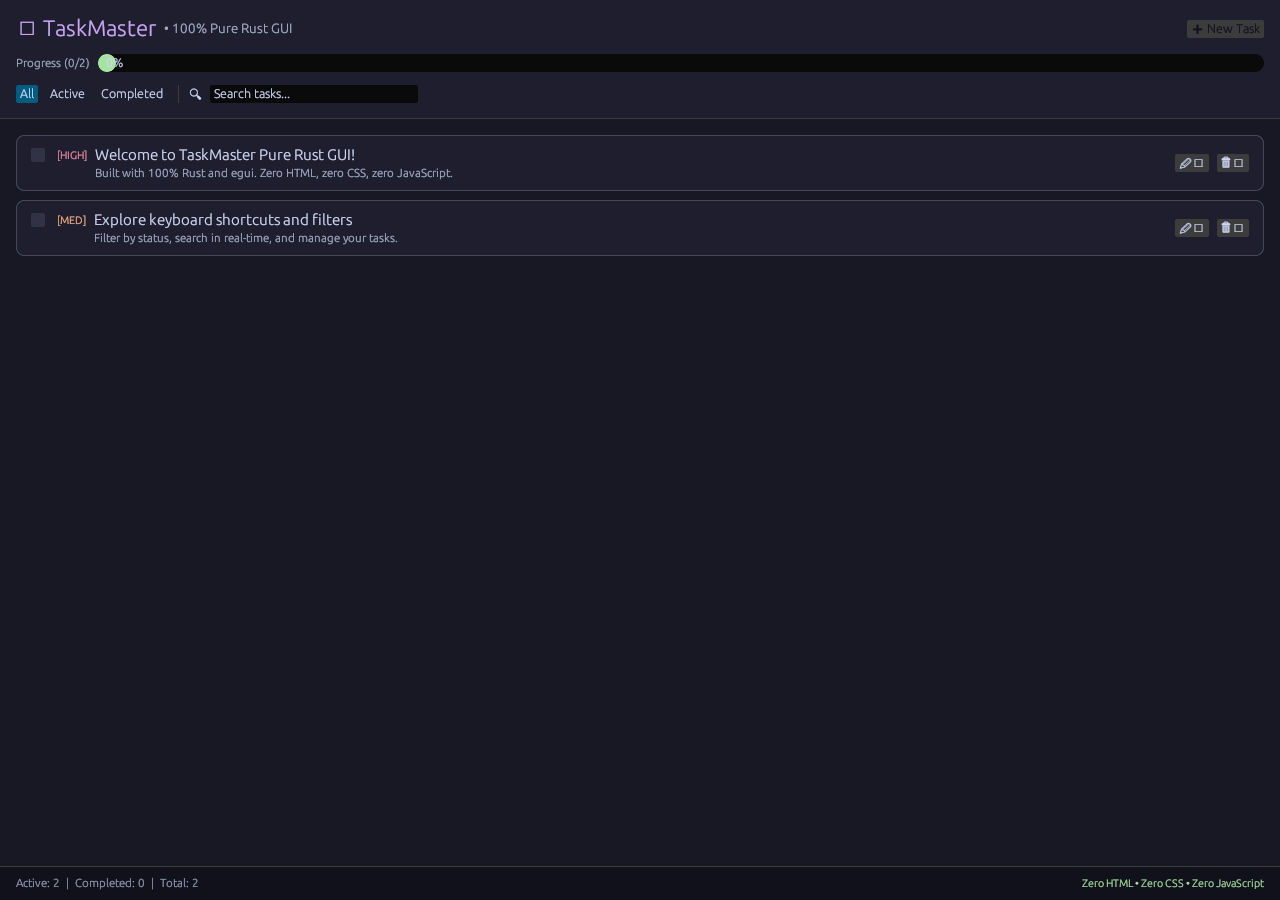
==== commit 15581348: "fix(web): resolve WebAssembly asset 404 loading error on GitHub Pages by configuring Trunk public-ur" ====
--- a/static/index.html
+++ b/static/index.html
@@ -6,8 +6,8 @@
     <meta name="viewport" content="width=device-width, initial-scale=1.0">
     
 <script type="module">
-import init, * as bindings from '/todo-web-dc6d1b1dc001f95d.js';
-const wasm = await init({ module_or_path: '/todo-web-87012381872cea2f_bg.wasm' });
+import init, * as bindings from './todo-web-dc6d1b1dc001f95d.js';
+const wasm = await init({ module_or_path: './todo-web-87012381872cea2f_bg.wasm' });
 
 
 window.wasmBindings = bindings;
@@ -31,7 +31,7 @@
             height: 100%;
         }
     </style>
-<link rel="modulepreload" href="/todo-web-dc6d1b1dc001f95d.js" crossorigin="anonymous" integrity="sha384-5eqqfyUuEsMY1MdTn93H6HiK8P2XZ8L6ADVd/tpnV3Ef+ewh2uOJomU1qSYQ4BKR"><link rel="preload" href="/todo-web-87012381872cea2f_bg.wasm" crossorigin="anonymous" integrity="sha384-tcpv9nJE7bNeGDZy2ziWQDq5tbtyEmM8tvk9kZ23nJqmGZAraDH5mVkAMlvKx5Xn" as="fetch" type="application/wasm"></head>
+<link rel="modulepreload" href="./todo-web-dc6d1b1dc001f95d.js" crossorigin="anonymous" integrity="sha384-5eqqfyUuEsMY1MdTn93H6HiK8P2XZ8L6ADVd/tpnV3Ef+ewh2uOJomU1qSYQ4BKR"><link rel="preload" href="./todo-web-87012381872cea2f_bg.wasm" crossorigin="anonymous" integrity="sha384-tcpv9nJE7bNeGDZy2ziWQDq5tbtyEmM8tvk9kZ23nJqmGZAraDH5mVkAMlvKx5Xn" as="fetch" type="application/wasm"></head>
 <body>
     <canvas id="the_canvas_id"></canvas>
 </body>
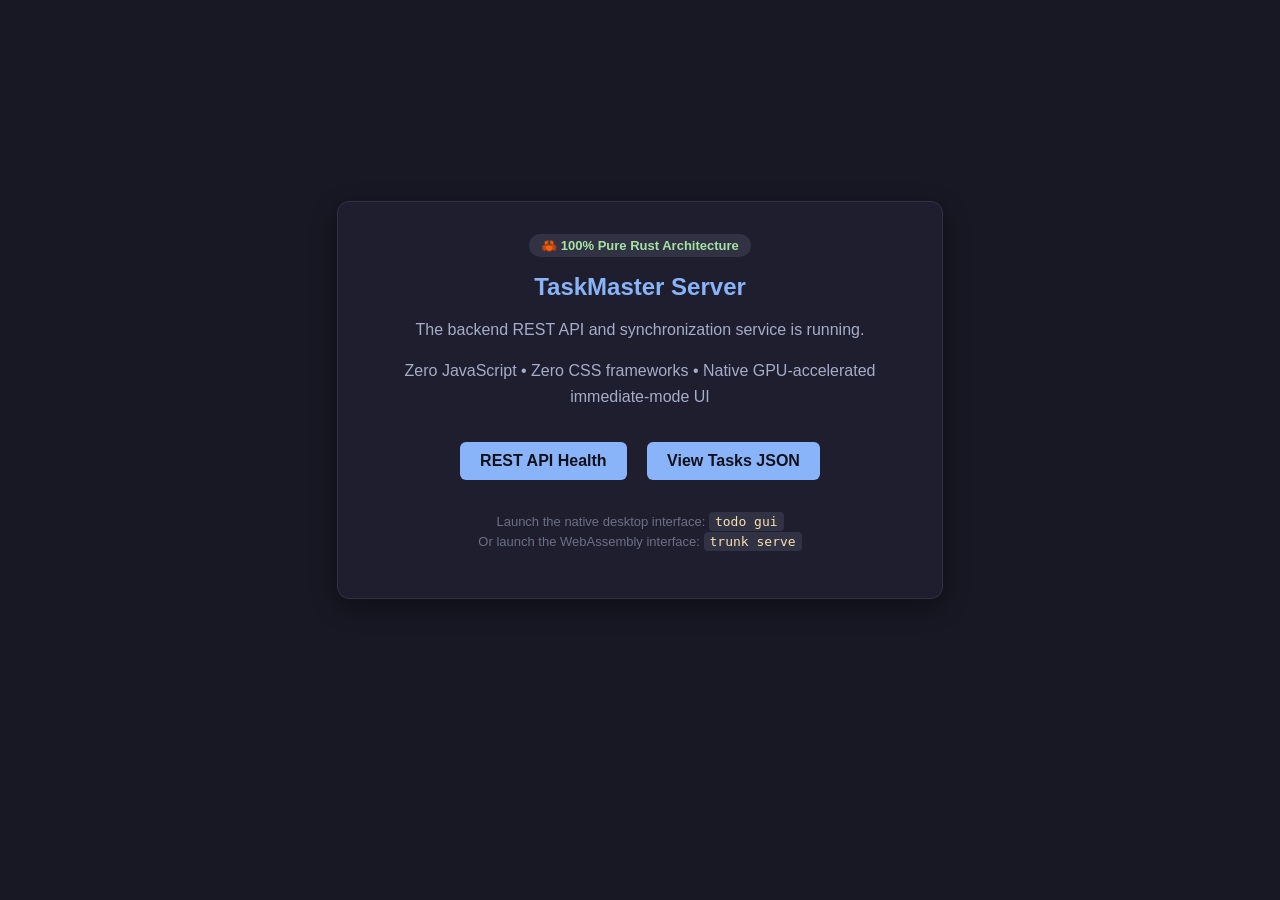
==== commit dc53cb58: "refactor(web): remove all JavaScript and enforce pure Rust zero-JS architecture - Deleted obsolete s" ====
--- a/static/index.html
+++ b/static/index.html
@@ -4,35 +4,66 @@
     <meta charset="utf-8">
     <title>TaskMaster - Pure Rust Todo App</title>
     <meta name="viewport" content="width=device-width, initial-scale=1.0">
-    
-<script type="module">
-import init, * as bindings from './todo-web-dc6d1b1dc001f95d.js';
-const wasm = await init({ module_or_path: './todo-web-87012381872cea2f_bg.wasm' });
-
-
-window.wasmBindings = bindings;
-
-
-dispatchEvent(new CustomEvent("TrunkApplicationStarted", {detail: {wasm}}));
-
-</script>
     <style>
-        html, body {
+        body {
             margin: 0;
-            padding: 0;
-            width: 100%;
-            height: 100%;
-            overflow: hidden;
+            padding: 40px;
+            font-family: -apple-system, BlinkMacSystemFont, "Segoe UI", Roboto, Helvetica, Arial, sans-serif;
             background: #181825;
+            color: #cdd6f4;
+            display: flex;
+            justify-content: center;
+            align-items: center;
+            min-height: 80vh;
         }
-        canvas {
-            display: block;
-            width: 100%;
-            height: 100%;
+        .card {
+            background: #1e1e2e;
+            border: 1px solid #313244;
+            border-radius: 12px;
+            padding: 32px;
+            max-width: 540px;
+            text-align: center;
+            box-shadow: 0 8px 24px rgba(0,0,0,0.4);
         }
+        h1 { color: #89b4fa; margin-top: 0; font-size: 24px; }
+        p { color: #a6adc8; line-height: 1.6; }
+        .badge {
+            display: inline-block;
+            background: #313244;
+            color: #a6e3a1;
+            padding: 4px 12px;
+            border-radius: 16px;
+            font-size: 13px;
+            font-weight: 600;
+            margin-bottom: 16px;
+        }
+        .btn {
+            display: inline-block;
+            background: #89b4fa;
+            color: #11111b;
+            text-decoration: none;
+            font-weight: bold;
+            padding: 10px 20px;
+            border-radius: 6px;
+            margin: 8px;
+        }
+        code { background: #313244; padding: 2px 6px; border-radius: 4px; color: #f9e2af; }
     </style>
-<link rel="modulepreload" href="./todo-web-dc6d1b1dc001f95d.js" crossorigin="anonymous" integrity="sha384-5eqqfyUuEsMY1MdTn93H6HiK8P2XZ8L6ADVd/tpnV3Ef+ewh2uOJomU1qSYQ4BKR"><link rel="preload" href="./todo-web-87012381872cea2f_bg.wasm" crossorigin="anonymous" integrity="sha384-tcpv9nJE7bNeGDZy2ziWQDq5tbtyEmM8tvk9kZ23nJqmGZAraDH5mVkAMlvKx5Xn" as="fetch" type="application/wasm"></head>
+</head>
 <body>
-    <canvas id="the_canvas_id"></canvas>
+    <div class="card">
+        <div class="badge">🦀 100% Pure Rust Architecture</div>
+        <h1>TaskMaster Server</h1>
+        <p>The backend REST API and synchronization service is running.</p>
+        <p>Zero JavaScript • Zero CSS frameworks • Native GPU-accelerated immediate-mode UI</p>
+        <div style="margin-top: 24px;">
+            <a class="btn" href="/api/health">REST API Health</a>
+            <a class="btn" href="/api/todos">View Tasks JSON</a>
+        </div>
+        <p style="margin-top: 24px; font-size: 13px; color: #6c7086;">
+            Launch the native desktop interface: <code>todo gui</code><br>
+            Or launch the WebAssembly interface: <code>trunk serve</code>
+        </p>
+    </div>
 </body>
 </html>
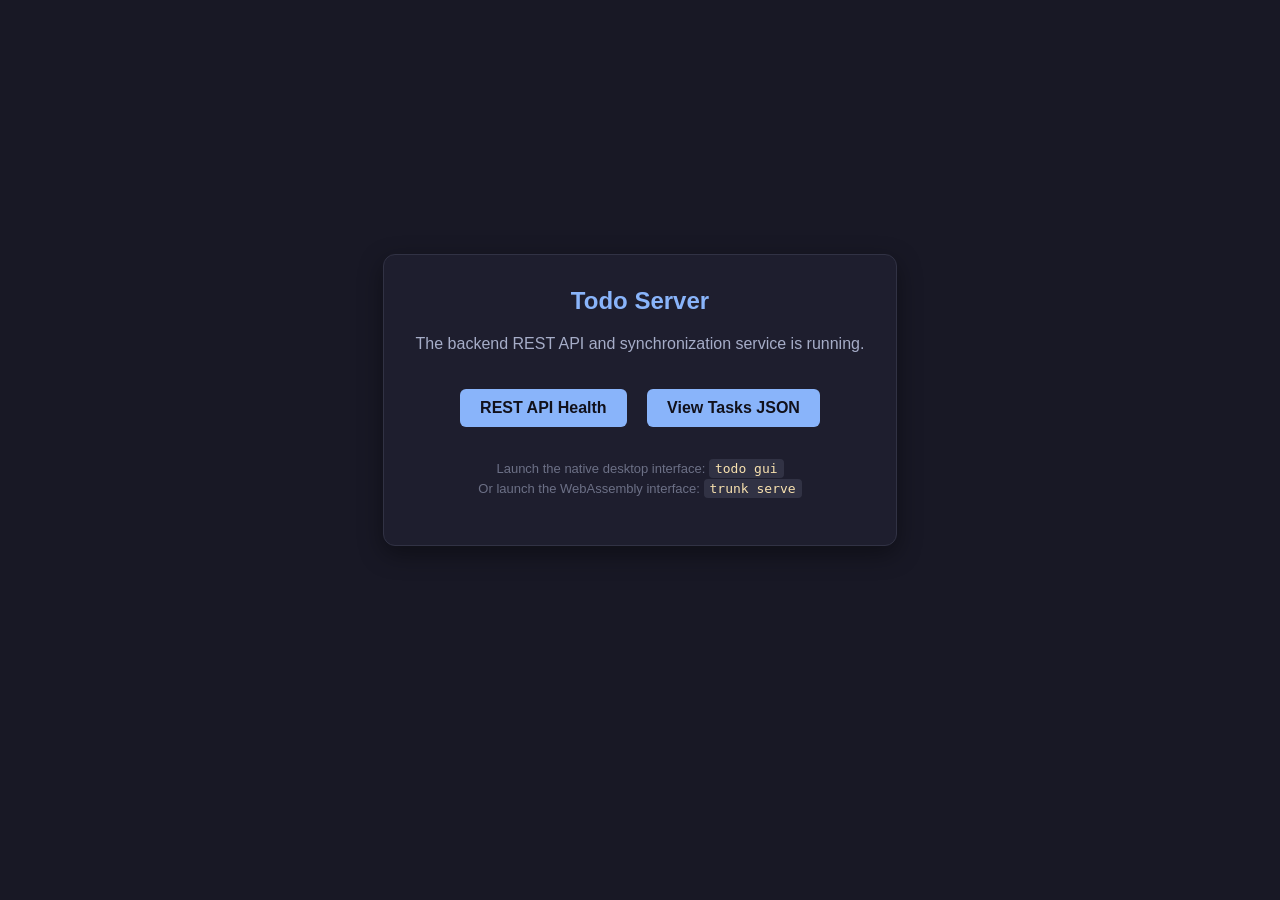
==== commit c01afb79: "refactor(gui): modularize GUI submodules, rebrand to Todo, and adapt Calm mode layout (closes #54) -" ====
--- a/static/index.html
+++ b/static/index.html
@@ -2,7 +2,7 @@
 <html lang="en">
 <head>
     <meta charset="utf-8">
-    <title>TaskMaster - Pure Rust Todo App</title>
+    <title>Todo App</title>
     <meta name="viewport" content="width=device-width, initial-scale=1.0">
     <style>
         body {
@@ -27,16 +27,6 @@
         }
         h1 { color: #89b4fa; margin-top: 0; font-size: 24px; }
         p { color: #a6adc8; line-height: 1.6; }
-        .badge {
-            display: inline-block;
-            background: #313244;
-            color: #a6e3a1;
-            padding: 4px 12px;
-            border-radius: 16px;
-            font-size: 13px;
-            font-weight: 600;
-            margin-bottom: 16px;
-        }
         .btn {
             display: inline-block;
             background: #89b4fa;
@@ -52,10 +42,8 @@
 </head>
 <body>
     <div class="card">
-        <div class="badge">🦀 100% Pure Rust Architecture</div>
-        <h1>TaskMaster Server</h1>
+        <h1>Todo Server</h1>
         <p>The backend REST API and synchronization service is running.</p>
-        <p>Zero JavaScript • Zero CSS frameworks • Native GPU-accelerated immediate-mode UI</p>
         <div style="margin-top: 24px;">
             <a class="btn" href="/api/health">REST API Health</a>
             <a class="btn" href="/api/todos">View Tasks JSON</a>
